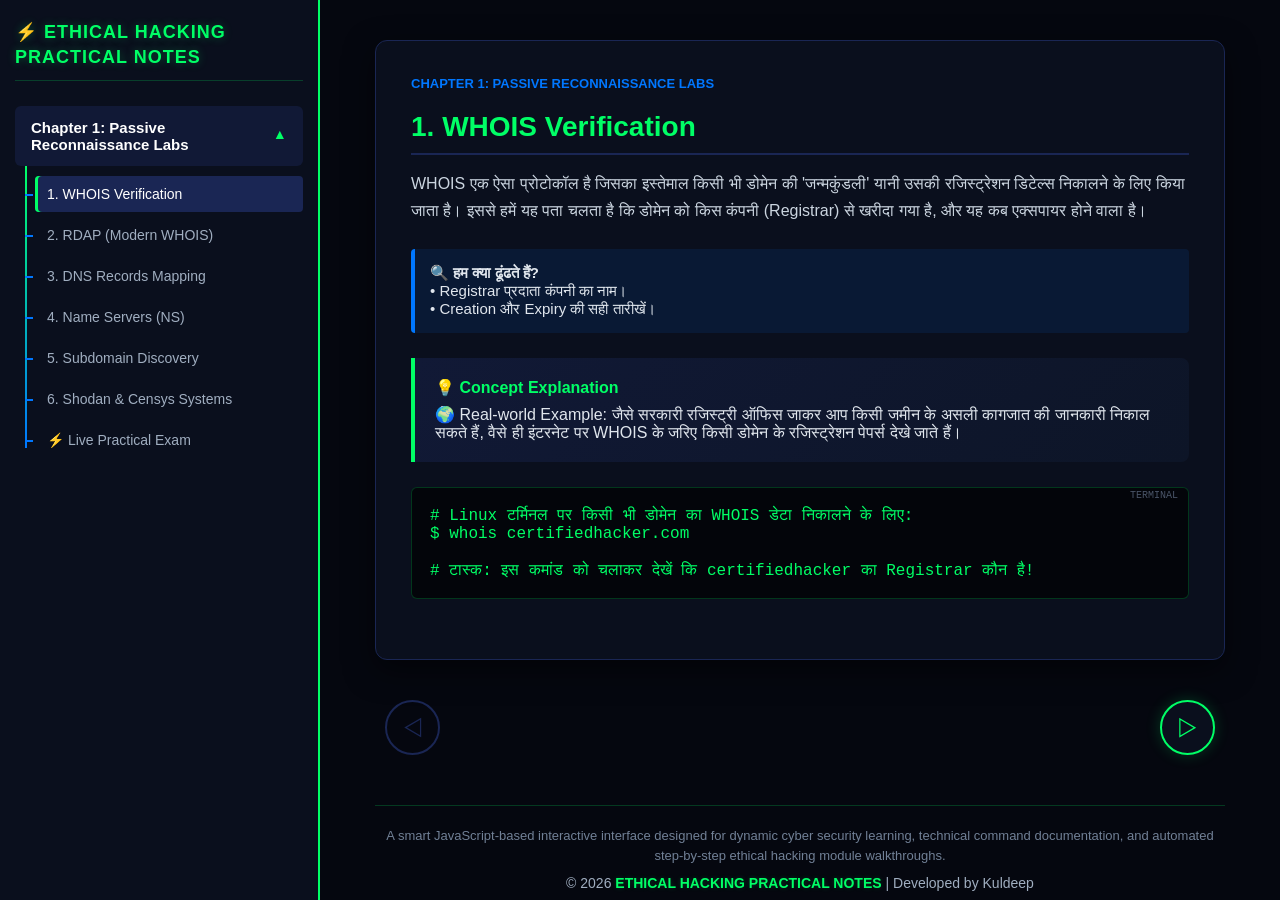
==== 45 days/index.html @ b32af34c "Add files via upload" ====
<!DOCTYPE html>
<html lang="hi">
<head>
    <meta charset="UTF-8">
    <meta name="viewport" content="width=device-width, initial-scale=1.0">
    <title>Ethical Hacking Practical Notes - Passive Recon</title>
   <link rel="stylesheet" href="style.css">
</head>
<body>

    <div class="mobile-header">
        <button class="menu-btn" onclick="toggleSidebar(true)">☰</button>
        <div class="mobile-logo">⚡ ETHICAL HACKING PRACTICAL NOTES</div>
        <div style="width: 28px;"></div>
    </div>

    <div class="sidebar-overlay" id="sidebar-overlay" onclick="toggleSidebar(false)"></div>

    <div class="sidebar" id="sidebar-nav">
        <div class="sidebar-title">⚡ Ethical Hacking Practical Notes</div>
        <div id="chapters-list-target"></div>
    </div>

    <div class="main-content">
        <div class="display-card" id="display-card-target"></div>

        <div class="bottom-nav">
            <button class="nav-btn" id="prev-btn" onclick="navigateTopic(-1)">◁</button>
            <button class="nav-btn" id="next-btn" onclick="navigateTopic(1)">▷</button>
        </div>

        <footer class="cyber-footer">
            <p class="footer-desc">A smart JavaScript-based interactive interface designed for dynamic cyber security learning, technical command documentation, and automated step-by-step ethical hacking module walkthroughs.</p>
            <p>&copy; 2026 <span class="footer-brand">ETHICAL HACKING PRACTICAL NOTES</span> | Developed by Kuldeep</p>
        </footer>
    </div>

<script src="scritp.js"></script>
</body>
</html>
---- 45 days/style.css ----
/* --- 1. GLOBAL STYLES & THEME (HACKER AESTHETIC) --- */
* {
    margin: 0;
    padding: 0;
    box-sizing: border-box;
    font-family: 'Segoe UI', Tahoma, Geneva, Verdana, sans-serif;
}

body {
    background-color: #05070f;
    /* Pure Dark Tech Black */
    color: #e0e6ed;
    display: flex;
    height: 100vh;
    overflow: hidden;
    position: relative;
}

/* Custom Scrollbar */
::-webkit-scrollbar {
    width: 6px;
}

::-webkit-scrollbar-track {
    background: #0a0f1d;
}

::-webkit-scrollbar-thumb {
    background: #00ff66;
    border-radius: 3px;
}

/* --- MOBILE HEADER & HAMBURGER --- */
.mobile-header {
    display: none;
    /* Desktop par chhupa rahega */
    position: absolute;
    top: 0;
    left: 0;
    right: 0;
    height: 60px;
    background-color: #0a0f1d;
    border-bottom: 2px solid #00ff66;
    padding: 0 20px;
    align-items: center;
    justify-content: space-between;
    z-index: 20;
}

.menu-btn {
    background: none;
    border: none;
    color: #00ff66;
    font-size: 28px;
    cursor: pointer;
    display: flex;
    align-items: center;
    text-shadow: 0 0 10px rgba(0, 255, 102, 0.4);
}

.mobile-logo {
    font-size: 16px;
    color: #00ff66;
    font-weight: bold;
    letter-spacing: 1px;
    text-transform: uppercase;
}

/* Sidebar Overlay for Mobile */
.sidebar-overlay {
    display: none;
    position: fixed;
    top: 0;
    left: 0;
    width: 100%;
    height: 100%;
    background-color: rgba(0, 0, 0, 0.7);
    z-index: 25;
    opacity: 0;
    transition: opacity 0.3s ease;
}

/* --- 2. SIDEBAR (CHAPTERS NAV WITH DROPDOWN) --- */
.sidebar {
    width: 320px;
    background-color: #0a0f1d;
    border-right: 2px solid #00ff66;
    padding: 20px 15px;
    display: flex;
    flex-direction: column;
    overflow-y: auto;
    z-index: 30;
    transition: transform 0.3s ease;
}

.sidebar-title {
    font-size: 18px;
    color: #00ff66;
    font-weight: bold;
    margin-bottom: 25px;
    text-transform: uppercase;
    letter-spacing: 1px;
    text-shadow: 0 0 10px rgba(0, 255, 102, 0.3);
    border-bottom: 1px solid rgba(0, 255, 102, 0.2);
    padding-bottom: 10px;
    line-height: 1.4;
}

.chapter-container {
    margin-bottom: 15px;
}

.chapter-header {
    background-color: #111936;
    padding: 12px 15px;
    border-radius: 6px;
    cursor: pointer;
    display: flex;
    justify-content: space-between;
    align-items: center;
    transition: all 0.3s ease;
    border: 1px solid transparent;
}

.chapter-header:hover {
    border-color: #00ff66;
    background-color: #16224f;
}

.chapter-title {
    font-size: 15px;
    font-weight: 600;
    color: #ffffff;
}

.arrow-icon {
    font-size: 14px;
    transition: transform 0.3s ease;
    color: #00ff66;
}

/* Dropdown Sub-topics List */
.subtopics-list {
    max-height: 0;
    overflow: hidden;
    transition: max-height 0.3s ease-out;
    padding-left: 20px;
    position: relative;
}

/* Connecting vertical line for subtopics */
.subtopics-list::before {
    content: '';
    position: absolute;
    left: 10px;
    top: 0;
    bottom: 15px;
    width: 2px;
    background: linear-gradient(to bottom, #00ff66, #0077ff);
}

.subtopic-item {
    padding: 10px 12px;
    margin: 5px 0;
    font-size: 14px;
    cursor: pointer;
    border-radius: 4px;
    transition: all 0.2s;
    position: relative;
    color: #a0aec0;
}

/* Horizontal connector branch */
.subtopic-item::before {
    content: '';
    position: absolute;
    left: -10px;
    top: 50%;
    width: 8px;
    height: 2px;
    background-color: #0077ff;
}

.subtopic-item:hover,
.subtopic-item.active {
    color: #ffffff;
    background-color: #1a2654;
    box-shadow: inset 3px 0 0 #00ff66;
}

/* Active Chapter Arrow Rotation */
.chapter-container.open .arrow-icon {
    transform: rotate(180deg);
}

.chapter-container.open .subtopics-list {
    max-height: 1200px;
    padding-top: 5px;
}

/* --- 3. MAIN CONTENT DISPLAY (CENTER VIEWPORT) --- */
.main-content {
    flex-grow: 1;
    padding: 40px;
    display: flex;
    flex-direction: column;
    align-items: center;
    overflow-y: auto;
    position: relative;
    padding-bottom: 60px;
}

.display-card {
    width: 100%;
    max-width: 850px;
    background-color: #0a0f1d;
    border: 1px solid #1a2654;
    border-radius: 12px;
    padding: 35px;
    box-shadow: 0 10px 30px rgba(0, 0, 0, 0.5);
    animation: fadeIn 0.4s ease-in-out;
    margin-bottom: 40px;
}

@keyframes fadeIn {
    from {
        opacity: 0;
        transform: translateY(10px);
    }

    to {
        opacity: 1;
        transform: translateY(0);
    }
}

.topic-title {
    color: #00ff66;
    font-size: 28px;
    margin-bottom: 15px;
    border-bottom: 2px solid #1a2654;
    padding-bottom: 10px;
}

.topic-meta {
    font-size: 13px;
    color: #0077ff;
    margin-bottom: 20px;
    text-transform: uppercase;
    font-weight: bold;
}

.content-section {
    line-height: 1.7;
    font-size: 16px;
    margin-bottom: 25px;
    color: #cbd5e0;
}

.info-box {
    background: rgba(0, 119, 255, 0.1);
    border-left: 4px solid #0077ff;
    padding: 15px;
    border-radius: 4px;
    margin-bottom: 25px;
    font-size: 15px;
}

/* Real-world Example Box */
.example-box {
    background: linear-gradient(135deg, #111936 0%, #0d1527 100%);
    border-left: 4px solid #00ff66;
    padding: 20px;
    border-radius: 0 8px 8px 0;
    margin-bottom: 25px;
}

.example-box h4 {
    color: #00ff66;
    margin-bottom: 8px;
    display: flex;
    align-items: center;
    gap: 8px;
}

/* Technical Practice Code/Command Block */
.command-block {
    background-color: #03050a;
    border: 1px solid rgba(0, 255, 102, 0.2);
    padding: 18px;
    border-radius: 6px;
    font-family: 'Courier New', Courier, monospace;
    color: #00ff66;
    margin-bottom: 25px;
    position: relative;
    overflow-x: auto;
}

.command-block::before {
    content: 'TERMINAL';
    position: absolute;
    top: 2px;
    right: 10px;
    font-size: 10px;
    color: #4a5568;
}

/* --- 4. CTF FORM STYLES --- */
.ctf-form {
    display: flex;
    flex-direction: column;
    gap: 20px;
    margin-top: 15px;
}

.form-group {
    display: flex;
    flex-direction: column;
    gap: 8px;
}

.form-group label {
    font-size: 14px;
    color: #00ff66;
    font-weight: 600;
}

.form-group span {
    font-size: 12px;
    color: #718096;
    margin-top: -4px;
}

.ctf-input {
    background-color: #03050a;
    border: 1px solid #1a2654;
    padding: 12px;
    border-radius: 6px;
    color: #ffffff;
    font-size: 15px;
    font-family: monospace;
    transition: all 0.3s;
}

.ctf-input:focus {
    border-color: #00ff66;
    outline: none;
    box-shadow: 0 0 10px rgba(0, 255, 102, 0.2);
}

.verify-btn {
    background-color: transparent;
    border: 2px solid #00ff66;
    color: #00ff66;
    padding: 15px;
    font-size: 16px;
    font-weight: bold;
    border-radius: 6px;
    cursor: pointer;
    transition: all 0.3s;
    text-transform: uppercase;
    letter-spacing: 1px;
}

.verify-btn:hover {
    background-color: #00ff66;
    color: #05070f;
    box-shadow: 0 0 25px rgba(0, 255, 102, 0.5);
}

#ctf-result {
    padding: 15px;
    border-radius: 6px;
    font-weight: bold;
    text-align: center;
    display: none;
    font-size: 16px;
}

.success-panel {
    background-color: rgba(0, 255, 102, 0.1);
    border: 1px solid #00ff66;
    color: #00ff66;
}

.failed-panel {
    background-color: rgba(255, 0, 51, 0.1);
    border: 1px solid #ff0033;
    color: #ff0033;
}

/* --- 5. BOTTOM NAVIGATION ARROWS --- */
.bottom-nav {
    display: flex;
    justify-content: space-between;
    width: 100%;
    max-width: 850px;
    padding: 0 10px;
    margin-bottom: 50px;
}

.nav-btn {
    width: 55px;
    height: 55px;
    background-color: #0a0f1d;
    border: 2px solid #00ff66;
    border-radius: 50%;
    color: #00ff66;
    font-size: 24px;
    cursor: pointer;
    display: flex;
    justify-content: center;
    align-items: center;
    transition: all 0.3s ease;
    box-shadow: 0 0 15px rgba(0, 255, 102, 0.2);
}

.nav-btn:hover {
    background-color: #00ff66;
    color: #05070f;
    box-shadow: 0 0 25px rgba(0, 255, 102, 0.6);
    transform: scale(1.05);
}

.nav-btn:disabled {
    border-color: #1a2654;
    color: #1a2654;
    cursor: not-allowed;
    box-shadow: none;
    background-color: transparent;
}

/* --- 6. CYBER FOOTER --- */
.cyber-footer {
    width: 100%;
    max-width: 850px;
    border-top: 1px solid rgba(0, 255, 102, 0.2);
    padding: 20px 10px;
    text-align: center;
    font-size: 14px;
    color: #a0aec0;
}

.footer-desc {
    font-size: 13px;
    color: #718096;
    margin-bottom: 10px;
    line-height: 1.5;
}

.footer-brand {
    color: #00ff66;
    font-weight: 600;
    text-shadow: 0 0 5px rgba(0, 255, 102, 0.2);
}

/* --- 7. MEDIA QUERIES FOR MOBILE RESPONSIVENESS --- */
@media (max-width: 768px) {
    body {
        padding-top: 60px;
    }

    .mobile-header {
        display: flex;
    }

    .sidebar {
        position: fixed;
        top: 60px;
        left: 0;
        bottom: 0;
        width: 280px;
        transform: translateX(-100%);
        border-right: 2px solid #00ff66;
        box-shadow: 5px 0 20px rgba(0, 0, 0, 0.8);
    }

    .sidebar.active {
        transform: translateX(0);
    }

    .sidebar-overlay.active {
        display: block;
        opacity: 1;
    }

    .sidebar-title {
        display: none;
    }

    .main-content {
        padding: 20px;
        padding-bottom: 40px;
    }

    .display-card {
        padding: 20px;
        margin-bottom: 25px;
    }

    .topic-title {
        font-size: 22px;
    }

    .bottom-nav {
        margin-bottom: 30px;
        padding: 0;
    }

    .nav-btn {
        width: 45px;
        height: 45px;
        font-size: 18px;
    }
}
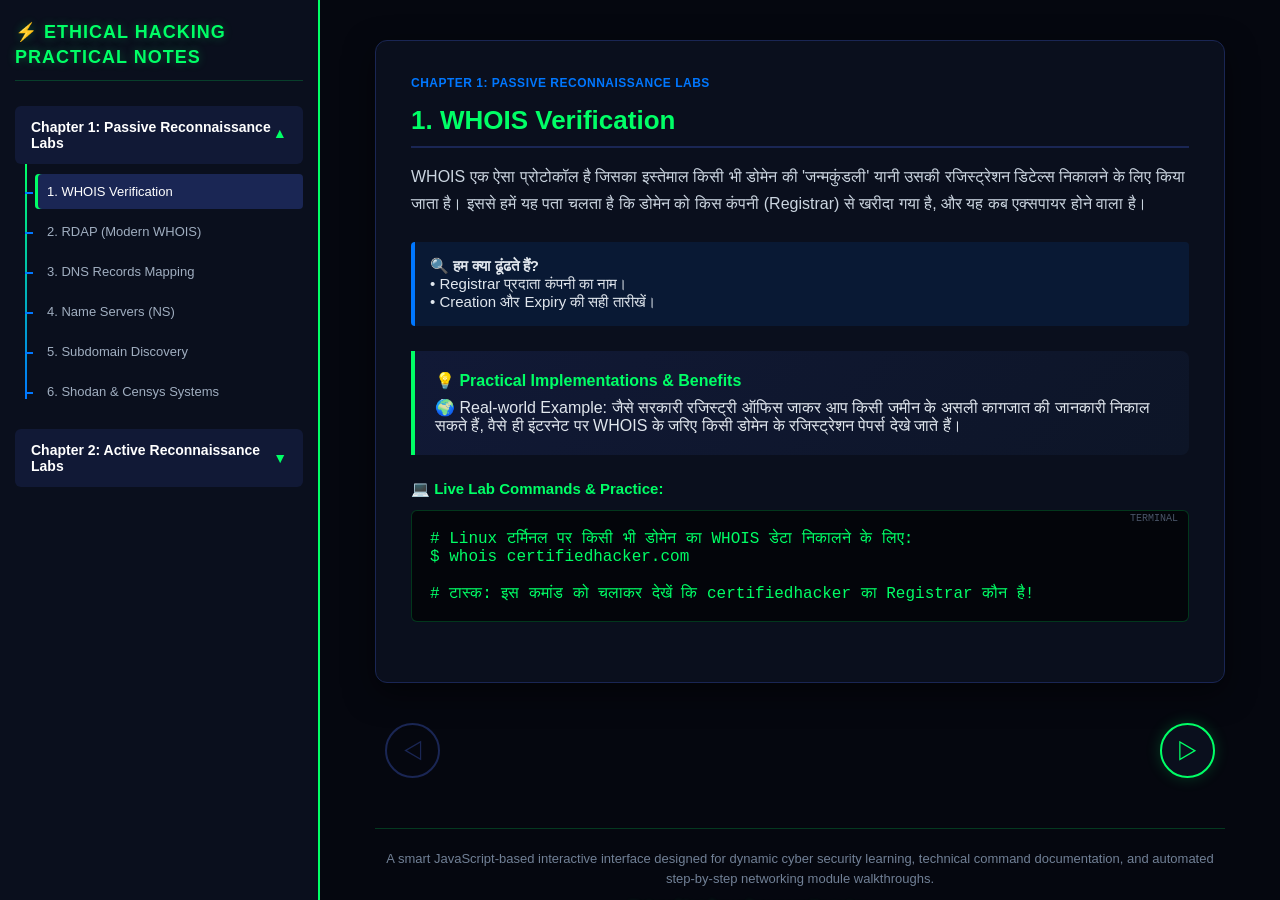
==== commit 4f183859: "Add files via upload" ====
--- a/45 days/index.html
+++ b/45 days/index.html
@@ -3,38 +3,906 @@
 <head>
     <meta charset="UTF-8">
     <meta name="viewport" content="width=device-width, initial-scale=1.0">
-    <title>Ethical Hacking Practical Notes - Passive Recon</title>
-   <link rel="stylesheet" href="style.css">
+    <title>Ethical Hacking Practical Notes - Active Recon</title>
+    <style>
+        /* --- 1. GLOBAL STYLES & THEME (HACKER AESTHETIC) --- */
+        * {
+            margin: 0;
+            padding: 0;
+            box-sizing: border-box;
+            font-family: 'Segoe UI', Tahoma, Geneva, Verdana, sans-serif;
+        }
+
+        body {
+            background-color: #05070f; /* Pure Dark Tech Black */
+            color: #e0e6ed;
+            display: flex;
+            height: 100vh;
+            overflow: hidden;
+            position: relative;
+        }
+
+        /* Custom Scrollbar */
+        ::-webkit-scrollbar {
+            width: 6px;
+        }
+        ::-webkit-scrollbar-track {
+            background: #0a0f1d;
+        }
+        ::-webkit-scrollbar-thumb {
+            background: #00ff66;
+            border-radius: 3px;
+        }
+
+        /* --- MOBILE HEADER & HAMBURGER --- */
+        .mobile-header {
+            display: none;
+            position: absolute;
+            top: 0;
+            left: 0;
+            right: 0;
+            height: 60px;
+            background-color: #0a0f1d;
+            border-bottom: 2px solid #00ff66;
+            padding: 0 20px;
+            align-items: center;
+            justify-content: space-between;
+            z-index: 20;
+        }
+
+        .menu-btn {
+            background: none;
+            border: none;
+            color: #00ff66;
+            font-size: 28px;
+            cursor: pointer;
+            display: flex;
+            align-items: center;
+            text-shadow: 0 0 10px rgba(0, 255, 102, 0.4);
+        }
+
+        .mobile-logo {
+            font-size: 16px;
+            color: #00ff66;
+            font-weight: bold;
+            letter-spacing: 1px;
+            text-transform: uppercase;
+        }
+
+        /* Sidebar Overlay for Mobile */
+        .sidebar-overlay {
+            display: none;
+            position: fixed;
+            top: 0;
+            left: 0;
+            width: 100%;
+            height: 100%;
+            background-color: rgba(0, 0, 0, 0.7);
+            z-index: 25;
+            opacity: 0;
+            transition: opacity 0.3s ease;
+        }
+
+        /* --- 2. SIDEBAR (CHAPTERS NAVIGATION WITH DROPDOWN) --- */
+        .sidebar {
+            width: 320px;
+            background-color: #0a0f1d;
+            border-right: 2px solid #00ff66;
+            padding: 20px 15px;
+            display: flex;
+            flex-direction: column;
+            overflow-y: auto;
+            z-index: 30;
+            transition: transform 0.3s ease;
+        }
+
+        .sidebar-title {
+            font-size: 18px;
+            color: #00ff66;
+            font-weight: bold;
+            margin-bottom: 25px;
+            text-transform: uppercase;
+            letter-spacing: 1px;
+            text-shadow: 0 0 10px rgba(0, 255, 102, 0.3);
+            border-bottom: 1px solid rgba(0, 255, 102, 0.2);
+            padding-bottom: 10px;
+            line-height: 1.4;
+        }
+
+        .chapter-container {
+            margin-bottom: 15px;
+        }
+
+        .chapter-header {
+            background-color: #111936;
+            padding: 12px 15px;
+            border-radius: 6px;
+            cursor: pointer;
+            display: flex;
+            justify-content: space-between;
+            align-items: center;
+            transition: all 0.3s ease;
+            border: 1px solid transparent;
+        }
+
+        .chapter-header:hover {
+            border-color: #00ff66;
+            background-color: #16224f;
+        }
+
+        .chapter-title {
+            font-size: 14px;
+            font-weight: 600;
+            color: #ffffff;
+        }
+
+        .arrow-icon {
+            font-size: 14px;
+            transition: transform 0.3s ease;
+            color: #00ff66;
+        }
+
+        /* Dropdown Sub-topics List */
+        .subtopics-list {
+            max-height: 0;
+            overflow: hidden;
+            transition: max-height 0.3s ease-out;
+            padding-left: 20px;
+            position: relative;
+        }
+
+        /* Connecting vertical line for subtopics */
+        .subtopics-list::before {
+            content: '';
+            position: absolute;
+            left: 10px;
+            top: 0;
+            bottom: 15px;
+            width: 2px;
+            background: linear-gradient(to bottom, #00ff66, #0077ff);
+        }
+
+        .subtopic-item {
+            padding: 10px 12px;
+            margin: 5px 0;
+            font-size: 13px;
+            cursor: pointer;
+            border-radius: 4px;
+            transition: all 0.2s;
+            position: relative;
+            color: #a0aec0;
+        }
+
+        /* Horizontal connector branch */
+        .subtopic-item::before {
+            content: '';
+            position: absolute;
+            left: -10px;
+            top: 50%;
+            width: 8px;
+            height: 2px;
+            background-color: #0077ff;
+        }
+
+        .subtopic-item:hover, .subtopic-item.active {
+            color: #ffffff;
+            background-color: #1a2654;
+            box-shadow: inset 3px 0 0 #00ff66;
+        }
+
+        /* Active Chapter Arrow Rotation */
+        .chapter-container.open .arrow-icon {
+            transform: rotate(180deg);
+        }
+
+        .chapter-container.open .subtopics-list {
+            max-height: 1500px; /* Increased to support all new topics */
+            padding-top: 5px;
+        }
+
+        /* --- 3. MAIN CONTENT DISPLAY (CENTER VIEWPORT) --- */
+        .main-content {
+            flex-grow: 1;
+            padding: 40px;
+            display: flex;
+            flex-direction: column;
+            align-items: center;
+            overflow-y: auto;
+            position: relative;
+            padding-bottom: 60px;
+        }
+
+        .display-card {
+            width: 100%;
+            max-width: 850px;
+            background-color: #0a0f1d;
+            border: 1px solid #1a2654;
+            border-radius: 12px;
+            padding: 35px;
+            box-shadow: 0 10px 30px rgba(0,0,0,0.5);
+            animation: fadeIn 0.4s ease-in-out;
+            margin-bottom: 40px;
+        }
+
+        @keyframes fadeIn {
+            from { opacity: 0; transform: translateY(10px); }
+            to { opacity: 1; transform: translateY(0); }
+        }
+
+        .topic-title {
+            color: #00ff66;
+            font-size: 26px;
+            margin-bottom: 15px;
+            border-bottom: 2px solid #1a2654;
+            padding-bottom: 10px;
+        }
+
+        .topic-meta {
+            font-size: 12px;
+            color: #0077ff;
+            margin-bottom: 15px;
+            text-transform: uppercase;
+            font-weight: bold;
+            letter-spacing: 0.5px;
+        }
+
+        .content-section {
+            line-height: 1.7;
+            font-size: 16px;
+            margin-bottom: 25px;
+            color: #cbd5e0;
+        }
+
+        .info-box {
+            background: rgba(0, 119, 255, 0.1);
+            border-left: 4px solid #0077ff;
+            padding: 15px;
+            border-radius: 4px;
+            margin-bottom: 25px;
+            font-size: 15px;
+        }
+
+        /* Real-world Example Box */
+        .example-box {
+            background: linear-gradient(135deg, #111936 0%, #0d1527 100%);
+            border-left: 4px solid #00ff66;
+            padding: 20px;
+            border-radius: 0 8px 8px 0;
+            margin-bottom: 25px;
+        }
+
+        .example-box h4 {
+            color: #00ff66;
+            margin-bottom: 8px;
+            display: flex;
+            align-items: center;
+            gap: 8px;
+        }
+
+        /* Technical Practice Code/Command Block */
+        .command-block {
+            background-color: #03050a;
+            border: 1px solid rgba(0, 255, 102, 0.2);
+            padding: 18px;
+            border-radius: 6px;
+            font-family: 'Courier New', Courier, monospace;
+            color: #00ff66;
+            margin-bottom: 25px;
+            position: relative;
+            overflow-x: auto;
+        }
+
+        .command-block::before {
+            content: 'TERMINAL';
+            position: absolute;
+            top: 2px;
+            right: 10px;
+            font-size: 10px;
+            color: #4a5568;
+        }
+
+        /* --- 4. CTF FORM & INTERACTIVE COMPONENT STYLES --- */
+        .ctf-form {
+            display: flex;
+            flex-direction: column;
+            gap: 20px;
+            margin-top: 15px;
+        }
+
+        .form-group {
+            display: flex;
+            flex-direction: column;
+            gap: 8px;
+        }
+
+        .form-group label {
+            font-size: 14px;
+            color: #00ff66;
+            font-weight: 600;
+        }
+
+        .form-group span {
+            font-size: 12px;
+            color: #718096;
+            margin-top: -4px;
+        }
+
+        .ctf-input {
+            background-color: #03050a;
+            border: 1px solid #1a2654;
+            padding: 12px;
+            border-radius: 6px;
+            color: #ffffff;
+            font-size: 15px;
+            font-family: monospace;
+            transition: all 0.3s;
+        }
+
+        .ctf-input:focus {
+            border-color: #00ff66;
+            outline: none;
+            box-shadow: 0 0 10px rgba(0, 255, 102, 0.2);
+        }
+
+        .verify-btn {
+            background-color: transparent;
+            border: 2px solid #00ff66;
+            color: #00ff66;
+            padding: 15px;
+            font-size: 16px;
+            font-weight: bold;
+            border-radius: 6px;
+            cursor: pointer;
+            transition: all 0.3s;
+            text-transform: uppercase;
+            letter-spacing: 1px;
+        }
+
+        .verify-btn:hover {
+            background-color: #00ff66;
+            color: #05070f;
+            box-shadow: 0 0 25px rgba(0, 255, 102, 0.5);
+        }
+
+        #ctf-result {
+            padding: 15px;
+            border-radius: 6px;
+            font-weight: bold;
+            text-align: center;
+            display: none;
+            font-size: 16px;
+        }
+
+        .success-panel {
+            background-color: rgba(0, 255, 102, 0.1);
+            border: 1px solid #00ff66;
+            color: #00ff66;
+        }
+
+        .failed-panel {
+            background-color: rgba(255, 0, 51, 0.1);
+            border: 1px solid #ff0033;
+            color: #ff0033;
+        }
+
+        /* --- 5. BOTTOM NAVIGATION ARROWS --- */
+        .bottom-nav {
+            display: flex;
+            justify-content: space-between;
+            width: 100%;
+            max-width: 850px;
+            padding: 0 10px;
+            margin-bottom: 50px;
+        }
+
+        .nav-btn {
+            width: 55px;
+            height: 55px;
+            background-color: #0a0f1d;
+            border: 2px solid #00ff66;
+            border-radius: 50%;
+            color: #00ff66;
+            font-size: 24px;
+            cursor: pointer;
+            display: flex;
+            justify-content: center;
+            align-items: center;
+            transition: all 0.3s ease;
+            box-shadow: 0 0 15px rgba(0, 255, 102, 0.2);
+        }
+
+        .nav-btn:hover {
+            background-color: #00ff66;
+            color: #05070f;
+            box-shadow: 0 0 25px rgba(0, 255, 102, 0.6);
+            transform: scale(1.05);
+        }
+
+        .nav-btn:disabled {
+            border-color: #1a2654;
+            color: #1a2654;
+            cursor: not-allowed;
+            box-shadow: none;
+            background-color: transparent;
+        }
+
+        /* --- 6. CYBER FOOTER --- */
+        .cyber-footer {
+            width: 100%;
+            max-width: 850px;
+            border-top: 1px solid rgba(0, 255, 102, 0.2);
+            padding: 20px 10px;
+            text-align: center;
+            font-size: 14px;
+            color: #a0aec0;
+        }
+
+        .footer-desc {
+            font-size: 13px;
+            color: #718096;
+            margin-bottom: 10px;
+            line-height: 1.5;
+        }
+
+        .footer-brand {
+            color: #00ff66;
+            font-weight: 600;
+            text-shadow: 0 0 5px rgba(0, 255, 102, 0.2);
+        }
+
+        /* --- 7. MEDIA QUERIES FOR MOBILE RESPONSIVENESS --- */
+        @media (max-width: 768px) {
+            body {
+                padding-top: 60px;
+            }
+
+            .mobile-header {
+                display: flex;
+            }
+
+            .sidebar {
+                position: fixed;
+                top: 60px;
+                left: 0;
+                bottom: 0;
+                width: 280px;
+                transform: translateX(-100%);
+                border-right: 2px solid #00ff66;
+                box-shadow: 5px 0 20px rgba(0,0,0,0.8);
+            }
+
+            .sidebar.active {
+                transform: translateX(0);
+            }
+
+            .sidebar-overlay.active {
+                display: block;
+                opacity: 1;
+            }
+
+            .sidebar-title {
+                display: none;
+            }
+
+            .main-content {
+                padding: 20px;
+                padding-bottom: 40px;
+            }
+
+            .display-card {
+                padding: 20px;
+                margin-bottom: 25px;
+            }
+
+            .topic-title {
+                font-size: 20px;
+            }
+
+            .bottom-nav {
+                margin-bottom: 30px;
+                padding: 0;
+            }
+
+            .nav-btn {
+                width: 45px;
+                height: 45px;
+                font-size: 18px;
+            }
+        }
+    </style>
 </head>
 <body>
 
+    <!-- Mobile Top Header -->
     <div class="mobile-header">
         <button class="menu-btn" onclick="toggleSidebar(true)">☰</button>
-        <div class="mobile-logo">⚡ ETHICAL HACKING PRACTICAL NOTES</div>
+        <div class="mobile-logo">⚡ ETHICAL HACKING NOTES</div>
         <div style="width: 28px;"></div>
     </div>
 
+    <!-- Black Background Overlay for Mobile Sidebar -->
     <div class="sidebar-overlay" id="sidebar-overlay" onclick="toggleSidebar(false)"></div>
 
+    <!-- Dropdown Sidebar Navigation -->
     <div class="sidebar" id="sidebar-nav">
         <div class="sidebar-title">⚡ Ethical Hacking Practical Notes</div>
         <div id="chapters-list-target"></div>
     </div>
 
+    <!-- Main Dynamic Content Container -->
     <div class="main-content">
         <div class="display-card" id="display-card-target"></div>
 
+        <!-- Linear Pagination Navigation -->
         <div class="bottom-nav">
             <button class="nav-btn" id="prev-btn" onclick="navigateTopic(-1)">◁</button>
             <button class="nav-btn" id="next-btn" onclick="navigateTopic(1)">▷</button>
         </div>
 
+        <!-- Interactive Cyber Security Footer -->
         <footer class="cyber-footer">
-            <p class="footer-desc">A smart JavaScript-based interactive interface designed for dynamic cyber security learning, technical command documentation, and automated step-by-step ethical hacking module walkthroughs.</p>
-            <p>&copy; 2026 <span class="footer-brand">ETHICAL HACKING PRACTICAL NOTES</span> | Developed by Kuldeep</p>
+            <p class="footer-desc">A smart JavaScript-based interactive interface designed for dynamic cyber security learning, technical command documentation, and automated step-by-step networking module walkthroughs.</p>
+            <p>&copy; 2026 <span class="footer-brand">Networking for cyber security notes</span> | Developed by Kuldeep</p>
         </footer>
     </div>
 
-<script src="scritp.js"></script>
+    <script>
+        /* --- CORE DATA OBJECT WITH BOTH CHAPTER 1 AND CHAPTER 2 --- */
+        const chaptersData = [
+            {
+                id: "ch1",
+                title: "Chapter 1: Passive Reconnaissance Labs",
+                subtopics: [
+                    {
+                        id: "recon_whois",
+                        title: "1. WHOIS Verification",
+                        intro: "WHOIS एक ऐसा प्रोटोकॉल है जिसका इस्तेमाल किसी भी डोमेन की 'जन्मकुंडली' यानी उसकी रजिस्ट्रेशन डिटेल्स निकालने के लिए किया जाता है। इससे हमें यह पता चलता है कि डोमेन को किस कंपनी (Registrar) से खरीदा गया है, और यह कब एक्सपायर होने वाला है।",
+                        info: "🔍 <b>हम क्या ढूंढते हैं?</b><br>• Registrar प्रदाता कंपनी का नाम।<br>• Creation और Expiry की सही तारीखें।",
+                        example: "🌍 Real-world Example: जैसे सरकारी रजिस्ट्री ऑफिस जाकर आप किसी जमीन के असली कागजात की जानकारी निकाल सकते हैं, वैसे ही इंटरनेट पर WHOIS के जरिए किसी डोमेन के रजिस्ट्रेशन पेपर्स देखे जाते हैं।",
+                        command: "# Linux टर्मिनल पर किसी भी डोमेन का WHOIS डेटा निकालने के लिए:\n$ whois certifiedhacker.com\n\n# टास्क: इस कमांड को चलाकर देखें कि certifiedhacker का Registrar कौन है!",
+                        isCtf: false
+                    },
+                    {
+                        id: "recon_rdap",
+                        title: "2. RDAP (Modern WHOIS)",
+                        intro: "RDAP पुराना WHOIS का एक एकदम आधुनिक और एडवांस अपग्रेड है। पुराना WHOIS डेटा को प्लेन टेक्स्ट में देता था जिससे पार्सिंग (डेटा निकालना) मुश्किल थी, लेकिन RDAP हमें सारा डेटा एकदम आर्किटेक्चरल तरीके से <b>JSON Format</b> में देता है।",
+                        info: "💡 साइबर सिक्योरिटी टूल्स और ऑटोमेशन स्क्रिप्ट्स (Python/Bash) में RDAP का सबसे ज्यादा इस्तेमाल किया जाता है क्योंकि JSON डेटा को रीयुज करना बेहद आसान होता है।",
+                        example: "🌍 Real-world Example: पुराना WHOIS एक हाथ से लिखा हुआ पुराना सरकारी रजिस्टर है, जबकि RDAP एक कंप्यूटराइज्ड सेंट्रलाइज्ड डिजिटल डेटाबेस है जहाँ से एक क्लिक में सॉर्टेड डेटा मिल जाता है।",
+                        command: "# Verisign के RDAP सर्वर से डेटा निकाल कर 'jq' टूल से सुंदर JSON फॉर्मेट में देखने के लिए:\n$ curl https://rdap.verisign.com/com/v1/domain/certifiedhacker.com | jq\n\n# इसमें आपको Domain Name, Registrar, Status और Nameservers आसानी से दिख जाएंगे।",
+                        isCtf: false
+                    },
+                    {
+                        id: "recon_dns",
+                        title: "3. DNS Records Mapping",
+                        intro: "DNS (Domain Name System) इंटरनेट की फोनबुक है। जब हम पैसिव रेकॉन करते हैं, तो डोमेन के अलग-अलग रेकॉर्ड्स निकाल कर हम टारगेट के इंफ्रास्ट्रक्चर (जैसे उनके वेब सर्वर्स, ईमेल सर्वर्स) का पूरा नक्शा बना लेते हैं बिना उनको टच किए।",
+                        info: "📌 <b>मुख्य रेकॉर्ड्स:</b> A Record (IPv4 Mapping), MX Record (Mail Servers Lookup), TXT Record (SPF/Security Configuration)।",
+                        example: "🌍 Real-world Example: A Record एक दुकान का जीपीएस कोआर्डिनेट्स है, MX Record उस दुकान का लेटरबॉक्स (डाकघर) है, और TXT Record दुकान का सरकारी लाइसेंस सर्टिफिकेट है।",
+                        command: "# 1. IP एड्रेस (A Record) पता करने के लिए:\n$ dig certifiedhacker.com A\n\n# 2. मेल सर्वर्स (MX Record) और उनकी प्रायोरिटी जानने के लिए:\n$ dig certifiedhacker.com MX\n\n# 3. Security Verification Records (TXT) देखने के लिए:\n$ dig certifiedhacker.com TXT",
+                        isCtf: false
+                    },
+                    {
+                        id: "recon_ns",
+                        title: "4. Name Servers (NS)",
+                        intro: "Name Servers (NS) रेकॉर्ड्स यह बताते हैं कि उस पर्टिकुलर डोमेन के सारे DNS रेकॉर्ड्स किस सर्वर पर स्टोर और मैनेज हो रहे हैं। इससे हमें यह हिंट मिलता है कि टारगेट कंपनी अपनी सिक्योरिटी और नेटवर्क मैनेजमेंट के लिए किस थर्ड-पार्टी क्लाउड का इस्तेमाल कर रही है।",
+                        info: "🎯 <b>हैकर माइंडसेट:</b> अगर NS में Cloudflare दिखता है, तो समझ जाओ कि टारगेट डायरेक्ट IP पर नहीं बल्कि एक सिक्योर प्रॉक्सी और WAF (Web Application Firewall) के पीछे छुपा हुआ है।",
+                        example: "🌍 Real-world Example: जैसे एक बड़ी कंपनी अपनी सुरक्षा और गेटकीपिंग के लिए किसी नामी सिक्योरिटी एजेंसी को हायर करती है, वैसे ही डोमेन अपने ट्रैफिक को रूट करने के लिए Name Servers का उपयोग करते हैं।",
+                        command: "# टारगेट डोमेन के अधिकृत नेम सर्वर्स की लिस्ट निकालने के लिए:\n$ dig certifiedhacker.com NS\n\n# आउटपुट में देखें: क्या वहां अमेज़न या किसी अन्य क्लाउड प्रदाता के सर्वर्स दिख रहे हैं?",
+                        isCtf: false
+                    },
+                    {
+                        id: "recon_subdomains",
+                        title: "5. Subdomain Discovery",
+                        intro: "मुख्य डोमेन के अलावा कंपनियां अपने अंदरुनी काम के लिए कई सबडोमेन बनाती हैं (जैसे admin.domain.com, vpn.domain.com)। अक्सर डेवलपर्स इन सबडोमेन्स को बनाकर भूल जाते हैं, जिनमें पुरानी वल्नरेबिलिटी मिल सकती हैं।",
+                        info: "🛠️ <b>टूल्स:</b> 1. DNSDumpster (पब्लिक एसेट मैपर) 2. crt.sh (सर्टिफिकेट ट्रांसपेरेंसी लॉग्स)",
+                        example: "🌍 Real-world Example: मुख्य डोमेन एक बंगले का मेन गेट है, और सबडोमेन्स उस बंगले के पीछे के छोटे दरवाजे या खिड़कियां हैं जिन्हें अक्सर लोग खुला छोड़ देते हैं।",
+                        command: "# crt.sh वेबसाइट पर जाकर वाइल्डकार्ड सर्च करने का तरीका:\nवेबसाइट खोलें और सर्च बॉक्स में लिखें: %.certifiedhacker.com\n\n# इससे वो सबडोमेन्स भी मिल जाएंगे जो पब्लिकली हिडन रखने की कोशिश की गई थी!",
+                        isCtf: false
+                    },
+                    {
+                        id: "recon_shodan",
+                        title: "6. Shodan & Censys Systems",
+                        intro: "Shodan और Censys सामान्य गूगल सर्च इंजन नहीं हैं। गूगल केवल वेब पेजेस को क्रॉल करता है, लेकिन Shodan पूरे इंटरनेट के राउटर्स, सर्वर्स, और ओपन पोर्ट्स को लगातार स्कैन करके उनका डेटा कलेक्ट करता है। इसे 'हैकर्स का गूगल' भी कहा जाता है।",
+                        info: "🔥 <b>पैसिव रेकॉन उपयोग:</b> टारगेट को बिना छुए, Shodan पर उसका आईपी या डोमेन डालकर ओपन पोर्ट्स (22, 80, 443) और सॉफ़्टवेयर बैनर्स की जानकारी कलेक्ट करना।",
+                        example: "🌍 Real-world Example: गूगल एक सुपरमार्केट की कैटलॉग बुक है जो सामान दिखाती है, जबकि Shodan उस सुपरमार्केट में लगे सुरक्षा कैमरों और तालों की लिस्ट है कि कौन सा ताला कमजोर या खुला है।",
+                        command: "# Shodan सर्च बार में टारगेट के सर्वर्स ढूंढने के लिए यह फ़िल्टर लगाएं:\nhostname:certifiedhacker.com\n\n# Censys पर जाकर सीधे डोमेन नाम डालकर सर्च करें और उनकी ऑपरेटिंग 서비스를 देखें।",
+                        isCtf: false
+                    }
+                ]
+            },
+            {
+                id: "ch2",
+                title: "Chapter 2: Active Reconnaissance Labs",
+                subtopics: [
+                    {
+                        id: "active_intro",
+                        title: "1. Active Reconnaissance Kya Hai?",
+                        intro: "Active Reconnaissance में हम सीधे टारगेट सर्वर या नेटवर्क से डायरेक्ट इंटरैक्शन (Interaction) करके जानकारी जुटाते हैं। पैसिव रेकॉन की तरह हम यहाँ छुप नहीं सकते; हमारा हर एक्शन टारगेट के सिस्टम लॉग्स में रिकॉर्ड होता है।",
+                        info: "🛡️ <b>Real-world Benefit:</b> इसके जरिए हमें एकदम सटीक, रियल-टाइम और पुख्ता जानकारी मिलती है कि टारगेट पर कौन से लाइव एसेट्स मौजूद हैं।<br>⚠️ <b>रिस्क (Risk):</b> टारगेट के Firewall, IDS (Intrusion Detection System), और WAF (Web Application Firewall) अलर्ट जेनरेट कर सकते हैं, जिससे हमारी आईपी ब्लॉक हो सकती है।",
+                        example: "🌍 Real-world Example: पैसिव रेकॉन मतलब किसी घर के बाहर दूर खड़े होकर केवल देखना। एक्टिव रेकॉन मतलब सीधे घर के गेट पर जाकर नॉक (Knock) करना, घंटी बजाना, या खिड़की को धक्का देकर देखना कि वह खुली है या बंद!",
+                        command: "# सीधे टारगेट से जुड़ने और पिंग करने का बेसिक कमांड:\n$ ping -c 4 certifiedhacker.com\n\n# ध्यान रखें: यह पैकेट सीधे टारगेट सर्वर के पास जाता है!",
+                        isCtf: false
+                    },
+                    {
+                        id: "active_browser",
+                        title: "2. Web Browser Recon",
+                        intro: "एक एथिकल हैकर के लिए वेब ब्राउज़र सिर्फ वेबसाइट्स देखने का ज़रिया नहीं, बल्कि एक पावरफुल एक्टिव रिकोनिसेंस टूल है। ब्राउज़र ट्रैफिक को सबसे नेचुरल ट्रैफिक माना जाता है, इसलिए इस एक्टिव एक्शन को फायरवॉल ब्लॉक नहीं करता।",
+                        info: "🛠️ <b>Developer Tools (Ctrl + Shift + I) के फायदे:</b><br>• <b>Network Tab:</b> सर्वर हेडर्स (Server: nginx/Apache) और रिस्पॉन्स कुकीज़ देखने के लिए।<br>• <b>Sources Tab:</b> बैकएंड जावास्क्रिप्ट फाइल्स, छिपे हुए API एंडपॉइंट्स, और कमेंट्स ढूँढने के लिए।<br>• <b>Security Tab:</b> SSL/TLS सर्टिफिकेट की वैलिडिटी और SAN (Subject Alternative Names) डोमेन्स का पता लगाने के लिए।",
+                        example: "🌍 Real-world Example: जैसे एक जासूस किसी दुकान में आम ग्राहक बनकर जाता है और चुपके से सीसीटीवी कैमरों की लोकेशन और सिक्योरिटी गार्ड्स की पोजीशन नोट कर लेता है, वैसे ही ब्राउज़र रेकॉन काम करता है।",
+                        command: "# बिना ब्राउज़र खोले सीधे टर्मिनल से रिस्पॉन्स हेडर्स कैप्चर करने की जादुई कमांड:\n$ curl -I https://certifiedhacker.comnn# इसमें सर्वर का नाम और वल्नरेबल हेडर्स साफ दिख जाएंगे!",
+                        isCtf: false
+                    },
+                    {
+                        id: "active_extensions",
+                        title: "3. Recon Browser Extensions",
+                        intro: "ब्राउज़र की ताकत को और बढ़ाने के लिए हम कुछ ख़ास एक्सटेंशन्स का इस्तेमाल करते हैं। ये एक्सटेंशन्स हमारे लिए ऑटोमेशन का काम करते हैं और चंद सेकंड्स में पूरे वेब एप्लिकेशन की टेक्नोलॉजी प्रोफाइल सामने रख देते हैं।",
+                        info: "🔑 <b>टॉप 3 एक्सटेंशन्स और उनके रियल-वर्ल्ड फायदे:</b><br>1. <b>Wappalyzer:</b> एक क्लिक में CMS (WordPress/Joomla), प्रोग्रामिंग लैंग्वेजेज, और CDN का पता लगाता है।<br>2. <b>FoxyProxy:</b> बार्प सूट (Burp Suite) और ZAP प्रॉक्सी के साथ हमारे ट्रैफिक को इंटरसेप्ट करने के लिए प्रॉक्सी को तुरंत स्विच करता है।<br>3. <b>User-Agent Switcher:</b> हमारे ब्राउज़र की आइडेंटिटी बदलकर खुद को एंड्रॉइड, आईफोन या सफारी ब्राउज़र दिखाता है, जिससे छिपे हुए मोबाइल-ओनली सबडोमेन्स खुल जाते हैं।",
+                        example: "🌍 Real-world Example: जैसे डॉक्टर अपनी आँखों के अलावा स्टेथस्कोप और एक्स-रे मशीन का इस्तेमाल करके बीमारी तुरंत पकड़ लेता है, ये एक्सटेंशन्स वैसे ही काम करते हैं।",
+                        command: "# अगर आपको कमांड लाइन से User-Agent बदलना हो तो इस तरह करें:\n$ curl -A 'Mozilla/5.0 (iPhone; CPU iPhone OS 14_0 like Mac OS X)' -I https://certifiedhacker.com",
+                        isCtf: false
+                    },
+                    {
+                        id: "active_ping",
+                        title: "4. Ping & ICMP Blueprint",
+                        intro: "Ping कमांड ICMP (Internet Control Message Protocol) का इस्तेमाल करके यह चेक करता है कि कोई टारगेट मशीन इंटरनेट पर एक्टिव (Alive) है या नहीं। यह टारगेट को एक 'Echo Request' भेजता है और बदले में 'Echo Reply' की उम्मीद करता है।",
+                        info: "📊 <b>TTL (Time To Live) से OS का अंदाजा लगाना (Guesstimation):</b><br>• <b>TTL ~ 64:</b> टारगेट मशीन मोस्ट प्रोबेबली <b>Linux/Unix</b> सर्वर है।<br>• <b>TTL ~ 128:</b> टारगेट मशीन एक <b>Windows</b> ऑपरेटिंग सिस्टम है।<br>• <b>TTL ~ 255:</b> टारगेट कोई राऊटर या सिस्को नेटवर्क डिवाइस है।",
+                        example: "🌍 Real-world Example: जैसे आप अंधेरे कमरे में ज़ोर से 'कोई है?' चिल्लाते हैं और अगर उधर से आवाज़ आए तो आपको पता चल जाता है कि कोई मौजूद है, पिंग बिल्कुल वैसा ही काम करता है।",
+                        command: "# Linux पर 5 पैकेट्स भेजने और पेलोड साइज 100 बाइट्स सेट करने के लिए:\n$ ping -c 5 -s 100 certifiedhacker.com\n\n# आउटपुट में RTT (Round Trip Time) और TTL वैल्यूज को ध्यान से देखें!",
+                        isCtf: false
+                    },
+                    {
+                        id: "active_traceroute",
+                        title: "5. Traceroute & MTR",
+                        intro: "Traceroute हमें हमारे कंप्यूटर से लेकर फाइनल टारगेट सर्वर के बीच में आने वाले सभी राउटर्स और हॉप्स (Hops) का पूरा रास्ता दिखाता है। यह TTL की वैल्यू को 1, 2, 3 करके बढ़ाता है ताकि रास्ते का हर राऊटर अपनी पहचान उजागर करने पर मजबूर हो जाए।",
+                        info: "🛠️ <b>MTR (My Traceroute):</b> यह पिंग और ट्रेसरूट का एक लाइव कॉम्बिनेशन है जो लगातार पैकेट्स भेजकर रीयल-टाइम पैकेट लॉस और लेटेंसी दिखाता है।<br>❌ <b>टर्मिनल पर स्टार (*) आने का मतलब:</b> इसका मतलब है कि उस पर्टिकुलर राऊटर पर फायरवॉल लगा है जो ICMP रिक्वेस्ट को ड्रॉप या ब्लॉक कर रहा है।",
+                        example: "🌍 Real-world Example: जैसे आप दिल्ली से मुंबई गाड़ी से जा रहे हैं और रास्ते में आने वाले टोल नाकों की पर्चियां कलेक्ट करते जा रहे हैं, ट्रेसरूट नेटवर्क के उन्हीं टोल नाकों (राउटर्स) का रिकॉर्ड है।",
+                        command: "# TCP सिंक पैकेट्स का यूज़ करके फायरवॉल को बायपास करने वाला एडवांस्ड ट्रेसरूट:\n$ sudo traceroute -T certifiedhacker.com\n\n# लाइव एमटीआर रिपोर्ट देखने के लिए:\n$ mtr certifiedhacker.com",
+                        isCtf: false
+                    },
+                    {
+                        id: "active_telnet_nc",
+                        title: "6. Telnet & Netcat (Banner Grabbing)",
+                        intro: "Netcat (nc) को नेटवर्किंग का 'स्विस आर्मी नाइफ' कहा जाता है। इसका और पुराने Telnet का उपयोग एक्टिव रेकॉन में 'बैनर ग्रैबिंग' (Banner Grabbing) के लिए किया जाता है। इससे हमें सीधे पोर्ट से कनेक्ट होकर उस पर चल रहे सॉफ्टवेयर का सटीक वर्जन पता चल जाता है।",
+                        info: "🔥 <b>बेनिफिट:</b> जब हमें पता चलता है कि पोर्ट 80 पर पुराना वर्जन (जैसे Apache 2.4.41) चल रहा है, तो हम सीधे उस वर्जन का CVE (Exploit) ढूंढकर सिस्टम हैक कर सकते हैं।",
+                        example: "🌍 Real-world Example: किसी कंपनी के रिसेप्शन पर जाकर पूछना कि 'मैडम, यहाँ सुरक्षा के लिए कौन सा सॉफ्टवेयर इस्तेमाल होता है?', और मैडम का खुद ही सब बता देना - यही बैनर ग्रैबिंग है।",
+                        command: "# Netcat के ज़रिये पोर्ट 80 पर कनेक्ट होकर बैनर खींचने का तरीका:\n$ nc -v scanme.nmap.org 80\n\n# कनेक्शन होने के बाद टाइप करें: GET / HTTP/1.1 [Double Enter]\n# सर्वर का पूरा कच्चा चिट्ठा स्क्रीन पर आ जाएगा!",
+                        isCtf: false
+                    },
+                    {
+                        id: "active_ctf",
+                        title: "⚡ Live Practical Exam",
+                        intro: "बधाई हो कुलदीप! तुमने पैसिव और एक्टिव दोनों रेकॉन की थ्योरी और लैब्स को शानदार तरीके से पूरा कर लिया है। अब तुम्हारा फाइनल मिशन शुरू होता है। तुम्हें <b>tesla.com</b> और <b>scanme.nmap.org</b> पर अपनी सीखी हुई स्किल्स लगानी हैं और इस रियल-टाइम ऑथेंटिकेटेड सिक्योरिटी रिपोर्ट को पूरा करना है।",
+                        info: "⚠️ <b>याद रखें:</b> प्लेसहोल्डर्स सिर्फ उदाहरण हैं, असली जवाब तुम्हें खुद टर्मिनल पर पिंग, ट्रेसरूट और नेटकाट चलाकर ढूंढने होंगे। सही जवाब मैच होने पर ही फ्लैग सबमिट होगा!",
+                        isCtf: true
+                    }
+                ]
+            }
+        ];
+
+        /* --- 6. STATE MANAGEMENT --- */
+        let currentChapterIndex = 0;
+        let currentSubtopicIndex = 0;
+        let flatTopicsList = [];
+
+        function updateFlatList() {
+            flatTopicsList = [];
+            chaptersData.forEach((ch, chIdx) => {
+                ch.subtopics.forEach((sub, subIdx) => {
+                    flatTopicsList.push({
+                        chapterIdx: chIdx,
+                        subtopicIdx: subIdx,
+                        ...sub
+                    });
+                });
+            });
+        }
+
+        /* --- 6.5 MOBILE SIDEBAR HELPER --- */
+        function toggleSidebar(open) {
+            const sidebar = document.getElementById('sidebar-nav');
+            const overlay = document.getElementById('sidebar-overlay');
+            if (open) {
+                sidebar.classList.add('active');
+                overlay.classList.add('active');
+            } else {
+                sidebar.classList.remove('active');
+                overlay.classList.remove('active');
+            }
+        }
+
+        /* --- 7. RENDER FUNCTIONS --- */
+        function renderSidebar() {
+            const target = document.getElementById('chapters-list-target');
+            target.innerHTML = '';
+
+            chaptersData.forEach((chapter, chIdx) => {
+                const chapterDiv = document.createElement('div');
+                chapterDiv.className = `chapter-container ${chIdx === currentChapterIndex ? 'open' : ''}`;
+                chapterDiv.id = `ch-container-${chIdx}`;
+
+                const header = document.createElement('div');
+                header.className = 'chapter-header';
+                header.onclick = () => toggleChapter(chIdx);
+
+                const title = document.createElement('span');
+                title.className = 'chapter-title';
+                title.innerText = chapter.title;
+
+                const arrow = document.createElement('span');
+                arrow.className = 'arrow-icon';
+                arrow.innerText = '▼';
+
+                header.appendChild(title);
+                header.appendChild(arrow);
+                chapterDiv.appendChild(header);
+
+                const subtopicsList = document.createElement('div');
+                subtopicsList.className = 'subtopics-list';
+
+                chapter.subtopics.forEach((subtopic, subIdx) => {
+                    const item = document.createElement('div');
+                    item.className = `subtopic-item ${ (chIdx === currentChapterIndex && subIdx === currentSubtopicIndex) ? 'active' : ''}`;
+                    item.innerText = subtopic.title;
+                    item.onclick = (e) => {
+                        e.stopPropagation();
+                        loadContent(chIdx, subIdx);
+                        toggleSidebar(false); // Close sidebar on mobile
+                    };
+                    subtopicsList.appendChild(item);
+                });
+
+                chapterDiv.appendChild(subtopicsList);
+                target.appendChild(chapterDiv);
+            });
+        }
+
+        function loadContent(chIdx, subIdx) {
+            currentChapterIndex = chIdx;
+            currentSubtopicIndex = subIdx;
+
+            renderSidebar();
+
+            const topicData = chaptersData[chIdx].subtopics[subIdx];
+            const target = document.getElementById('display-card-target');
+
+            if (!topicData.isCtf) {
+                target.innerHTML = `
+                    <div class="topic-meta">${chaptersData[chIdx].title}</div>
+                    <h2 class="topic-title">${topicData.title}</h2>
+                    
+                    <div class="content-section">
+                        <p>${topicData.intro}</p>
+                    </div>
+
+                    <div class="info-box">
+                        ${topicData.info}
+                    </div>
+
+                    <div class="example-box">
+                        <h4>💡 Practical Implementations & Benefits</h4>
+                        <p>${topicData.example}</p>
+                    </div>
+
+                    <h3 style="color:#00ff66; margin-bottom:12px; font-size:15px;">💻 Live Lab Commands & Practice:</h3>
+                    <div class="command-block">
+                        ${topicData.command.replace(/\n/g, '<br>')}
+                    </div>
+                `;
+            } else {
+                // Multi-Stage Integrated Final Challenge Form
+                target.innerHTML = `
+                    <div class="topic-meta">${chaptersData[chIdx].title}</div>
+                    <h2 class="topic-title">${topicData.title}</h2>
+                    <p style="color:#cbd5e0; margin-bottom: 20px; line-height:1.6;">
+                        <b>मिशन वेरिफिकेशन:</b> पैसिव और एक्टिव दोनों टूल्स का उपयोग करके रियल डेटा निकालें। प्लेटफ़ॉर्म स्पेलिंग और केस-सेंसिटिव एसेट्स को सीधे वैलिडेट करेगा।
+                    </p>
+                    
+                    <div class="info-box" style="border-color:#00ff66; background:rgba(0,255,102,0.05)">
+                        ℹ️ <b>Anti-Cheat Guard:</b> प्लेसहोल्डर्स में दिए गए नाम (जैसे Apache, SecurityInc) सिर्फ फॉर्मेट समझाने के लिए डमी डेटा हैं। आपको वास्तविक कमांड आउटपुट ही भरना होगा!
+                    </div>
+
+                    <form class="ctf-form" onsubmit="validateFinalCtf(event)">
+                        <h3 style="color:#0077ff; font-size:16px; border-bottom:1px solid #1a2654; padding-bottom:5px;">Stage 1: Passive OSINT Data (Target: tesla.com)</h3>
+                        
+                        <div class="form-group">
+                            <label>1. WHOIS Domain Registrar</label>
+                            <input type="text" id="final-registrar" class="ctf-input" placeholder="e.g., NetworkSolutions" encoding="utf-8" required>
+                        </div>
+
+                        <div class="form-group">
+                            <label>2. Primary MX Provider Gateway</label>
+                            <span>(टेस्ला के MX रिकॉर्ड में कौन सी बड़ी टेक ईमेल सर्विस कंपनी एलाइन्ड है?)</span>
+                            <input type="text" id="final-mx" class="ctf-input" placeholder="e.g., Google Workspace, ProtonMail" required>
+                        </div>
+
+                        <h3 style="color:#0077ff; font-size:16px; border-bottom:1px solid #1a2654; padding-bottom:5px; margin-top:10px;">Stage 2: Active Probing & Banner Data (Target: scanme.nmap.org)</h3>
+
+                        <div class="form-group">
+                            <label>3. Banner Grabbing Service Identification</label>
+                            <span>कमांड चलाएं: nc scanme.nmap.org 80 (HTTP रिस्पॉन्स हेडर्स में 'Server:' के आगे क्या नाम आता है?)</span>
+                            <input type="text" id="final-banner" class="ctf-input" placeholder="e.g., nginx, IIS" required>
+                        </div>
+
+                        <div class="form-group">
+                            <label>4. Active ICMP Discovery (Approx Linux Target TTL)</label>
+                            <span>जब आप किसी स्टैंडर्ड रिमोट लिनक्स होस्ट या scanme.nmap.org को पिंग करते हैं, तो मिलने वाला TTL नंबर किस डिफ़ॉल्ट बेस वैल्यू (64 या 128) के सबसे पास होता है?</span>
+                            <input type="text" id="final-ttl" class="ctf-input" placeholder="e.g., 64" required>
+                        </div>
+
+                        <button type="submit" class="verify-btn">⚡ Verify Integrated Assets Report</button>
+                    </form>
+
+                    <div id="ctf-result" style="margin-top:20px;"></div>
+                `;
+            }
+
+            // Handle bottom arrows state activation/deactivation
+            updateArrowButtons();
+        }
+
+        function toggleChapter(chIdx) {
+            const container = document.getElementById(`ch-container-${chIdx}`);
+            container.classList.toggle('open');
+        }
+
+        function updateArrowButtons() {
+            const currentFlatIndex = flatTopicsList.findIndex(
+                t => t.chapterIdx === currentChapterIndex && t.subtopicIdx === currentSubtopicIndex
+            );
+
+            document.getElementById('prev-btn').disabled = (currentFlatIndex === 0);
+            document.getElementById('next-btn').disabled = (currentFlatIndex === flatTopicsList.length - 1);
+        }
+
+        function navigateTopic(direction) {
+            updateFlatList();
+            const currentFlatIndex = flatTopicsList.findIndex(
+                t => t.chapterIdx === currentChapterIndex && t.subtopicIdx === currentSubtopicIndex
+            );
+
+            const targetFlatIndex = currentFlatIndex + direction;
+
+            if (targetFlatIndex >= 0 && targetFlatIndex < flatTopicsList.length) {
+                const targetTopic = flatTopicsList[targetFlatIndex];
+                
+                currentChapterIndex = targetTopic.chapterIdx;
+                currentSubtopicIndex = targetTopic.subtopicIdx;
+                
+                loadContent(targetTopic.chapterIdx, targetTopic.subtopicIdx);
+            }
+        }
+
+        /* --- DYNAMIC MULTI-STAGE VERIFICATION ENGINE --- */
+        function validateFinalCtf(event) {
+            event.preventDefault();
+
+            const registrar = document.getElementById('final-registrar').value.trim().toLowerCase();
+            const mx = document.getElementById('final-mx').value.trim().toLowerCase();
+            const banner = document.getElementById('final-banner').value.trim().toLowerCase();
+            const ttl = document.getElementById('final-ttl').value.trim();
+
+            const resultPanel = document.getElementById('ctf-result');
+            resultPanel.style.display = "block";
+
+            // Stage 1 & Stage 2 Live Infrastructural Asserts Checks
+            const checkRegistrar = registrar.includes("markmonitor");
+            const checkMx = mx.includes("microsoft") || mx.includes("outlook") || mx.includes("pps.reap");
+            const checkBanner = banner.includes("apache"); // scanme.nmap.org uses Apache
+            const checkTtl = ttl === "64"; // Linux servers decay from baseline 64
+
+            if (checkRegistrar && checkMx && checkBanner && checkTtl) {
+                resultPanel.className = "success-panel";
+                resultPanel.innerHTML = "🎯 BOOM! ACCESS GRANTED. कुलदीप, आपकी पैसिव और एक्टिव दोनों रिपोर्ट्स 100% सही मैच हो गई हैं! आप एक बेहतरीन एथिकल हैकर की तरह सटीक रेकॉन करना सीख चुके हैं। 🟩";
+            } else {
+                resultPanel.className = "failed-panel";
+                resultPanel.innerHTML = "❌ ACCESS DENIED! डेटाबेस वेरिफिकेशन फेल हो गया है। या तो स्पेलिंग में कोई गड़बड़ है या फिर आपने डमी प्लेसहोल्डर को ही आंसर मान लिया। टर्मिनल पर कमांड चलाकर सही डेटा खोजें! 🟥";
+            }
+        }
+
+        /* --- INITIALIZATION ON LOAD --- */
+        window.onload = () => {
+            updateFlatList();
+            loadContent(0, 0); // Open first topic by default
+        };
+    </script>
 </body>
 </html>
